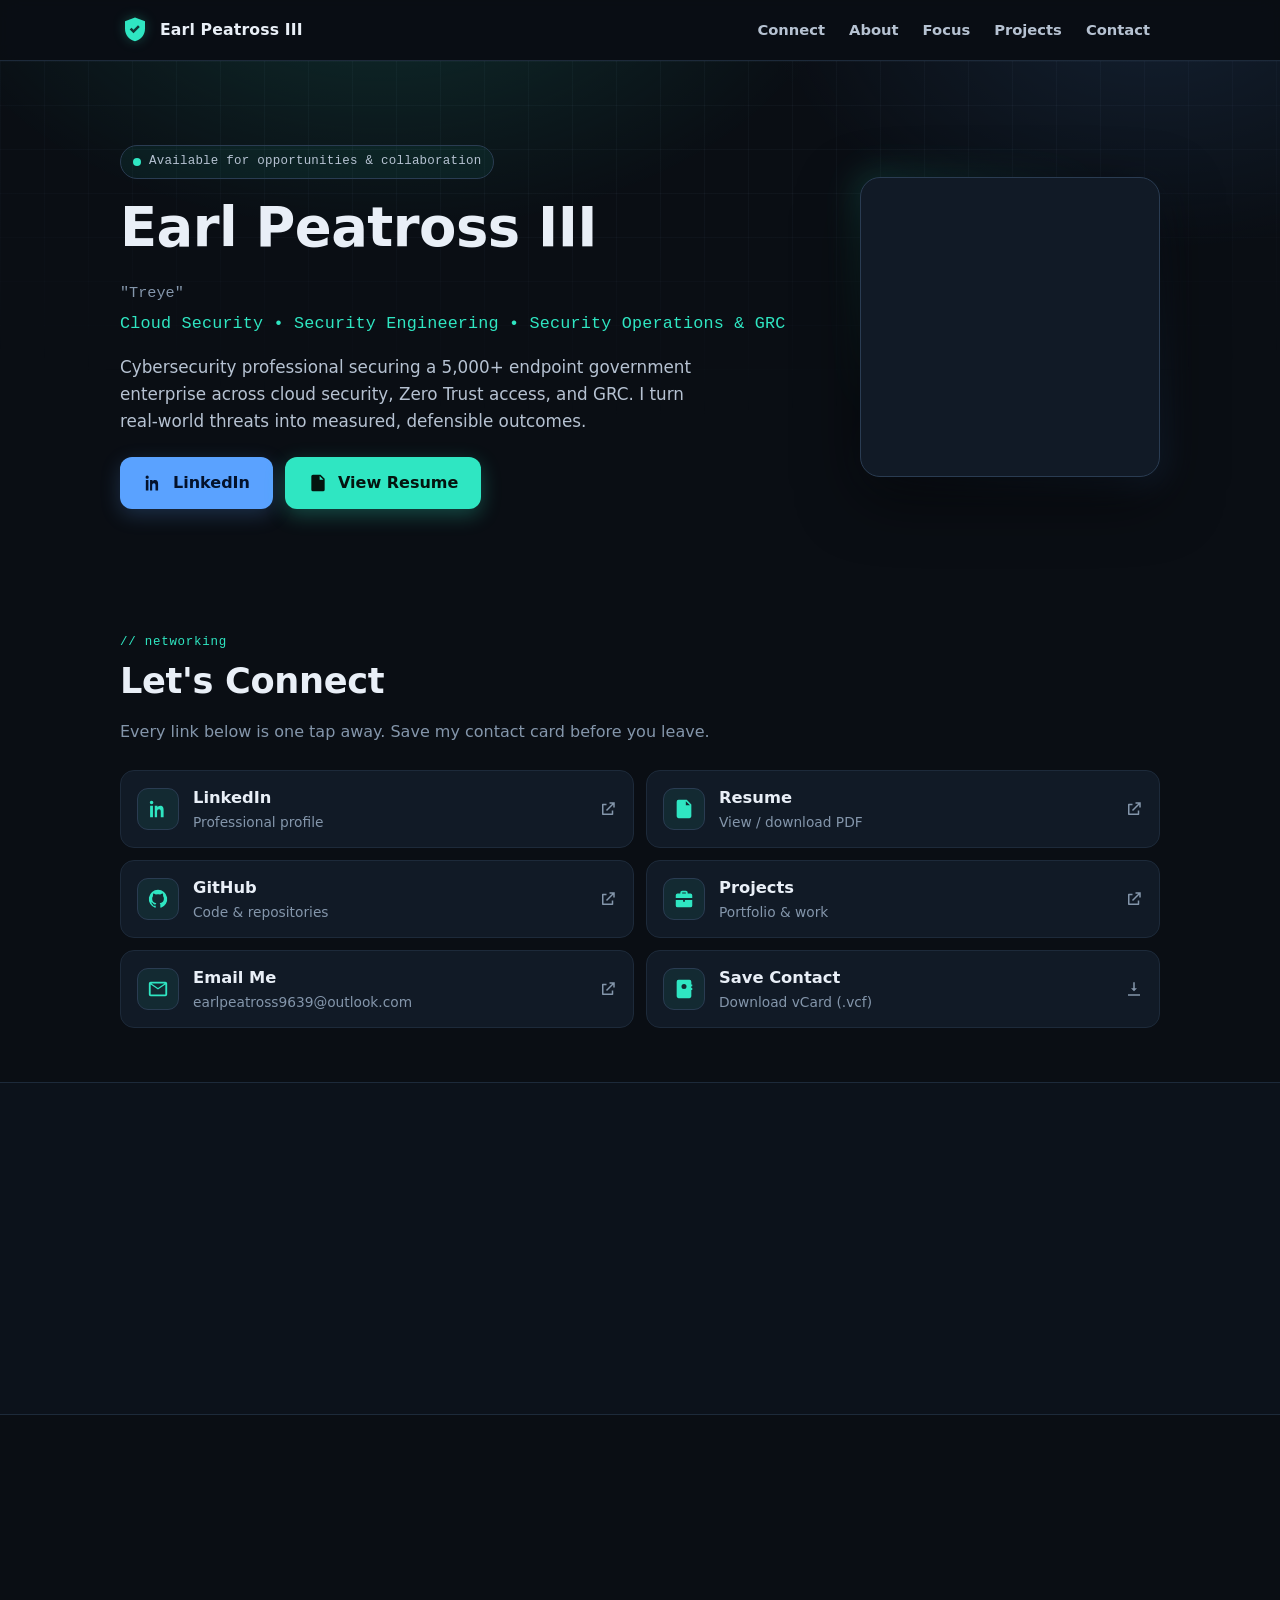
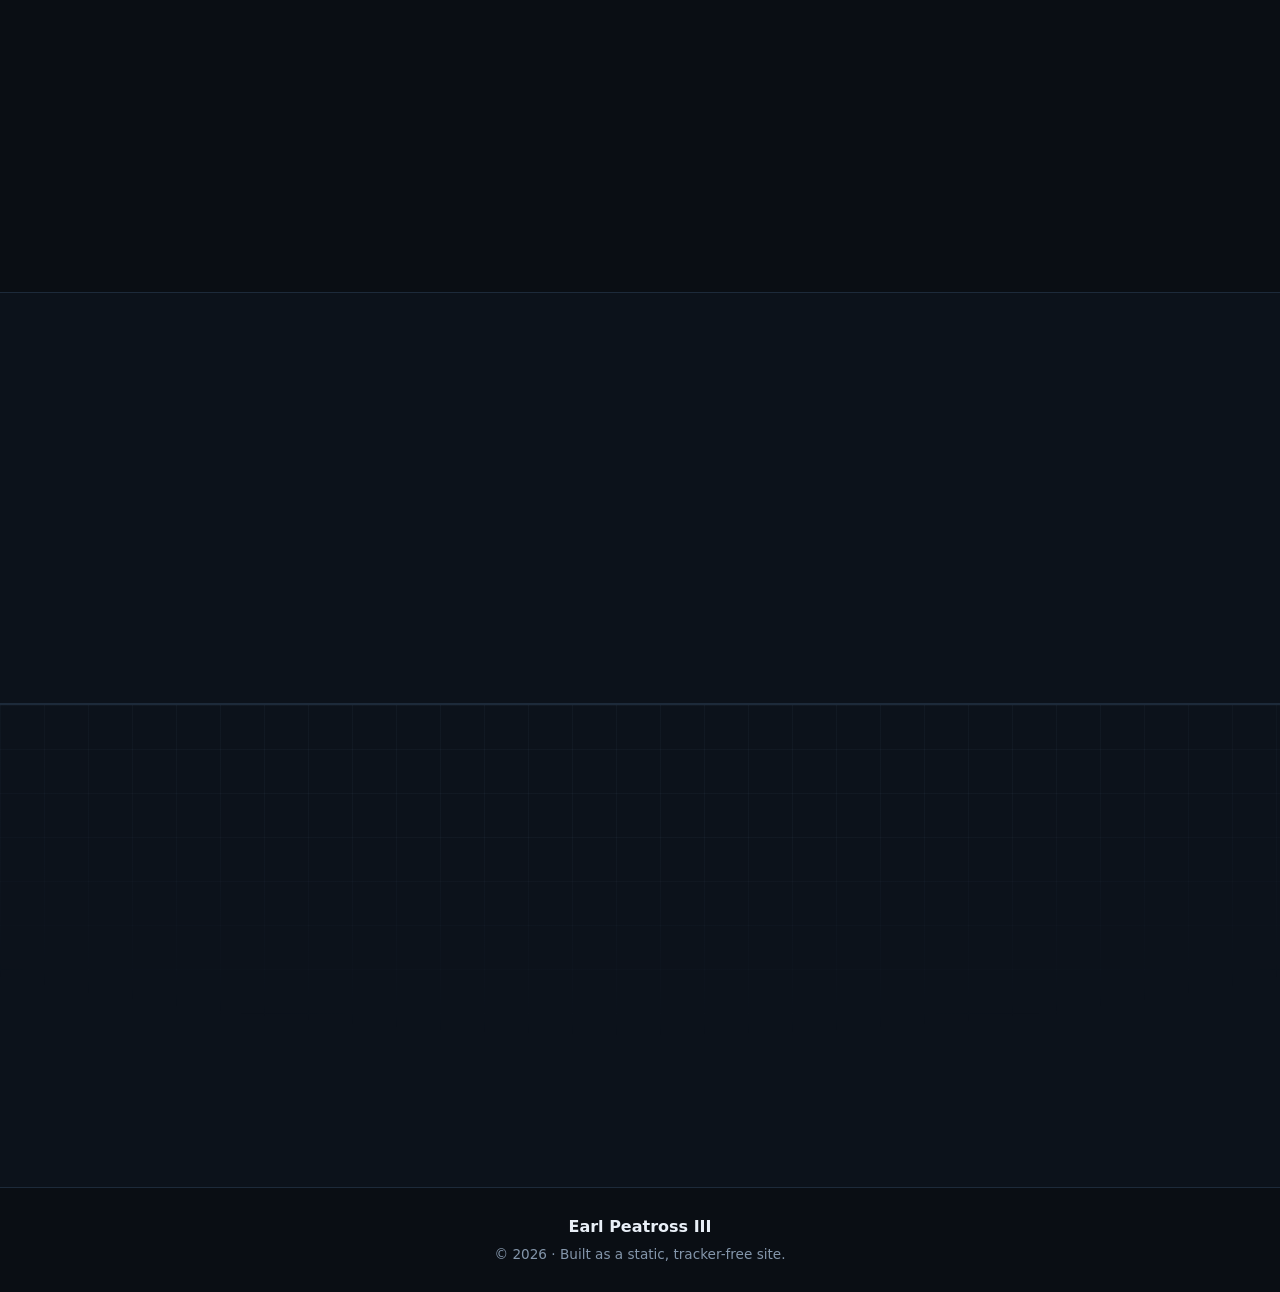
==== index.html @ 4d37f15d "Add files via upload" ====
<!DOCTYPE html>
<html lang="en">
<head>
  <meta charset="UTF-8" />
  <meta name="viewport" content="width=device-width, initial-scale=1, viewport-fit=cover" />

  <!-- Content Security Policy for a static, self-contained site.
       Everything loads from this origin only; no third-party scripts or trackers.
       (frame-ancestors / X-Frame-Options are best set as real HTTP headers — see README.) -->
  <meta http-equiv="Content-Security-Policy"
        content="default-src 'self'; img-src 'self' data:; style-src 'self'; script-src 'self'; font-src 'self'; connect-src 'self'; base-uri 'self'; form-action 'self'; object-src 'none'; upgrade-insecure-requests" />
  <meta name="referrer" content="strict-origin-when-cross-origin" />

  <!-- Primary SEO -->
  <title>Earl Peatross III | Information Security Specialist</title>
  <meta name="description" content="Earl Peatross III, cybersecurity professional in cloud security, Zero Trust access, security operations, and GRC. Connect, view my resume, and reach out." />
  <meta name="author" content="Earl Peatross III" />
  <meta name="theme-color" content="#0a0e14" />
  <link rel="canonical" href="https://earlpeatross9639.github.io/" />

  <!-- Open Graph / social -->
  <meta property="og:type" content="profile" />
  <meta property="og:title" content="Earl Peatross III | Cloud Security, Security Engineering & GRC" />
  <meta property="og:description" content="Cybersecurity professional in cloud security, Zero Trust access, security operations, and GRC." />
  <meta property="og:url" content="https://earlpeatross9639.github.io/" />
  <meta property="og:image" content="assets/og-image.png" />
  <meta property="og:image:width" content="1200" />
  <meta property="og:image:height" content="630" />
  <meta name="twitter:card" content="summary_large_image" />
  <meta name="twitter:title" content="Earl Peatross III | Cloud Security, Security Engineering & GRC" />
  <meta name="twitter:description" content="Cybersecurity professional in cloud security, Zero Trust access, security operations, and GRC." />
  <meta name="twitter:image" content="assets/og-image.png" />

  <!-- Favicon (replace assets/favicon.svg with your own icon if desired) -->
  <link rel="icon" type="image/svg+xml" href="assets/favicon.svg" />
  <link rel="apple-touch-icon" href="assets/favicon.svg" />

  <link rel="stylesheet" href="styles.css" />
</head>
<body>
  <a class="skip-link" href="#main">Skip to content</a>

  <!-- ===================== Sticky Header / Nav ===================== -->
  <header class="site-header">
    <div class="container header-inner">
      <a class="brand" href="#top" aria-label="Home">
        <span class="brand-mark" aria-hidden="true">
          <svg viewBox="0 0 24 24"><path d="M12 2l8 3v6c0 4.7-3.2 8.8-8 10-4.8-1.2-8-5.3-8-10V5l8-3zm-1.2 12.6l5-5-1.4-1.4-3.6 3.6-1.6-1.6L7.8 11.6l3 3z"/></svg>
        </span>
        <span class="brand-name" id="brand-name">Earl Peatross III</span>
      </a>

      <button class="nav-toggle" id="nav-toggle" aria-expanded="false" aria-controls="site-nav" aria-label="Toggle navigation">
        <span class="nav-toggle-bar"></span>
        <span class="nav-toggle-bar"></span>
        <span class="nav-toggle-bar"></span>
      </button>

      <nav class="site-nav" id="site-nav" aria-label="Primary">
        <a href="#connect">Connect</a>
        <a href="#about">About</a>
        <a href="#focus">Focus</a>
        <a href="#projects">Projects</a>
        <a href="#contact">Contact</a>
      </nav>
    </div>
  </header>

  <main id="main">
    <!-- ===================== Hero ===================== -->
    <section class="hero" id="top">
      <div class="grid-bg" aria-hidden="true"></div>
      <div class="container hero-inner">
        <div class="hero-text" data-reveal>
          <p class="eyebrow"><span class="status-dot" aria-hidden="true"></span>Available for opportunities &amp; collaboration</p>
          <h1 id="hero-name">Earl Peatross III</h1>
          <p class="hero-nickname" id="hero-nickname" hidden></p>
          <p class="hero-tagline" id="hero-tagline">Information Security • Incident Response • Cybersecurity</p>
          <p class="hero-intro" id="hero-intro"></p>
          <div class="hero-buttons" id="hero-buttons"></div>
        </div>

        <div class="hero-photo" data-reveal>
          <!-- Replace assets/profile.jpg with your own photo (square works best). -->
          <div class="photo-frame">
            <img src="assets/profile.jpg" alt="Portrait of Earl Peatross III" width="320" height="320" loading="eager" decoding="async" />
            <span class="photo-ring" aria-hidden="true"></span>
          </div>
        </div>
      </div>
    </section>

    <!-- ===================== Let's Connect ===================== -->
    <section class="section" id="connect" aria-labelledby="connect-title">
      <div class="container">
        <div class="section-head" data-reveal>
          <span class="section-kicker">// networking</span>
          <h2 id="connect-title">Let's Connect</h2>
          <p class="section-sub">Every link below is one tap away. Save my contact card before you leave.</p>
        </div>
        <div class="link-grid" id="connect-grid" data-reveal></div>
      </div>
    </section>

    <!-- ===================== Resume ===================== -->
    <section class="section section-alt" id="resume" aria-labelledby="resume-title">
      <div class="container">
        <div class="resume-panel" data-reveal>
          <div class="resume-copy">
            <span class="section-kicker">// credentials</span>
            <h2 id="resume-title">Resume</h2>
            <p class="section-sub">Full professional background, experience, and certifications. Opens cleanly on mobile.</p>
          </div>
          <div class="resume-actions" id="resume-actions"></div>
        </div>
      </div>
    </section>

    <!-- ===================== About ===================== -->
    <section class="section" id="about" aria-labelledby="about-title">
      <div class="container about-grid">
        <div class="section-head" data-reveal>
          <span class="section-kicker">// about</span>
          <h2 id="about-title">About</h2>
          <div id="about-text" class="about-text"></div>
          <p class="about-creds" id="about-creds" hidden></p>
          <p class="about-meta">
            <span class="meta-pin" aria-hidden="true">
              <svg viewBox="0 0 24 24"><path d="M12 2a7 7 0 0 0-7 7c0 5 7 13 7 13s7-8 7-13a7 7 0 0 0-7-7zm0 9.5A2.5 2.5 0 1 1 12 6.5a2.5 2.5 0 0 1 0 5z"/></svg>
            </span>
            <span id="about-location">Clarksville, IN</span>
          </p>
        </div>
      </div>
    </section>

    <!-- ===================== Areas of Focus ===================== -->
    <section class="section section-alt" id="focus" aria-labelledby="focus-title">
      <div class="container">
        <div class="section-head" data-reveal>
          <span class="section-kicker">// capabilities</span>
          <h2 id="focus-title">Areas of Focus</h2>
          <p class="section-sub">Where I spend my time defending, building, and responding.</p>
        </div>
        <div class="focus-grid" id="focus-grid" data-reveal></div>
      </div>
    </section>

    <!-- ===================== Projects ===================== -->
    <section class="section" id="projects" aria-labelledby="projects-title">
      <div class="container">
        <div class="section-head" data-reveal>
          <span class="section-kicker">// work</span>
          <h2 id="projects-title">Projects</h2>
          <p class="section-sub">A selection of my work and community involvement.</p>
        </div>
        <div class="projects-grid" id="projects-grid" data-reveal></div>
      </div>
    </section>

    <!-- ===================== Contact ===================== -->
    <section class="section section-alt" id="contact" aria-labelledby="contact-title">
      <div class="container">
        <div class="contact-panel" data-reveal>
          <span class="section-kicker">// get in touch</span>
          <h2 id="contact-title">Have an opportunity or want to connect?</h2>
          <p class="section-sub">I'd be glad to talk security, roles, or collaboration.</p>
          <div class="contact-buttons" id="contact-buttons"></div>
        </div>
      </div>
    </section>

    <!-- ===================== QR ===================== -->
    <section class="section qr-section" id="qr" aria-labelledby="qr-title">
      <div class="grid-bg" aria-hidden="true"></div>
      <div class="container qr-inner" data-reveal>
        <div class="qr-copy">
          <span class="section-kicker">// share</span>
          <h2 id="qr-title">Scan. Connect. Let's Talk Security.</h2>
          <p class="section-sub">Point a phone camera at the code to open this page instantly.</p>
          <p class="qr-url-line">Links to: <span class="qr-url" id="qr-url">https://YOUR-DOMAIN-HERE.com</span></p>
          <p class="qr-note" id="qr-note" hidden>⚠ Replace <code>qrUrl</code> in <code>script.js</code> with your real domain, then regenerate.</p>
          <p class="qr-hint">Need a high-res printable version? Open <a href="qr.html">the QR generator page</a>.</p>
        </div>
        <div class="qr-card">
          <div class="qr-code" id="qr-code" role="img" aria-label="QR code to this website"></div>
          <button class="btn btn-ghost qr-save" id="save-contact-link" type="button">
            <span class="btn-icon"><svg viewBox="0 0 24 24" aria-hidden="true"><path d="M6 2h12a2 2 0 0 1 2 2v16a2 2 0 0 1-2 2H6a2 2 0 0 1-2-2V4a2 2 0 0 1 2-2zm6 4.5A2.75 2.75 0 1 0 12 12a2.75 2.75 0 0 0 0-5.5zM7.5 17.5c0-2 2-3 4.5-3s4.5 1 4.5 3v.5h-9v-.5z"/></svg></span>
            Save my contact card
          </button>
        </div>
      </div>
    </section>
  </main>

  <!-- ===================== Footer ===================== -->
  <footer class="site-footer">
    <div class="container footer-inner">
      <p class="footer-brand"><span id="footer-name">Earl Peatross III</span></p>
      <p class="footer-meta">© <span id="year">2026</span> · Built as a static, tracker-free site.</p>
    </div>
  </footer>

  <script src="script.js" defer></script>
</body>
</html>
---- styles.css ----
/* =============================================================================
   EARL PEATROSS III — Cybersecurity Networking Landing Page
   Design: modern security-operations-center aesthetic. Dark, high-contrast,
   restrained glow, subtle grid/terminal cues. Mobile-first.
   ============================================================================= */

/* ---------------------------------------------------------------- Tokens --- */
:root {
  --bg:        #0a0e14;
  --bg-2:      #0c121b;
  --surface:   #111a26;
  --surface-2: #0f1722;
  --border:    #1d2a3a;
  --border-2:  #2a3c52;
  --text:      #e9eff7;
  --text-dim:  #b6c2d2;
  --muted:     #8496ab;
  --accent:    #2fe6c2;   /* mint / cyan */
  --accent-2:  #5aa2ff;   /* signal blue */
  --accent-ink:#04140f;   /* text on accent */
  --glow:      rgba(47, 230, 194, 0.28);
  --glow-blue: rgba(90, 162, 255, 0.22);
  --danger:    #ff8a8a;

  --font-sans: system-ui, -apple-system, "Segoe UI", Roboto, "Helvetica Neue", Arial, sans-serif;
  --font-mono: ui-monospace, SFMono-Regular, "SF Mono", Menlo, Consolas, "Liberation Mono", monospace;

  --radius:    14px;
  --radius-sm: 10px;
  --maxw:      1080px;
  --shadow:    0 10px 30px rgba(0, 0, 0, 0.45);
  --shadow-lg: 0 20px 60px rgba(0, 0, 0, 0.55);
}

/* --------------------------------------------------------------- Reset ----- */
* { box-sizing: border-box; }
html { scroll-behavior: smooth; -webkit-text-size-adjust: 100%; }
@media (prefers-reduced-motion: reduce) { html { scroll-behavior: auto; } }

body {
  margin: 0;
  background: var(--bg);
  color: var(--text);
  font-family: var(--font-sans);
  font-size: 16px;
  line-height: 1.6;
  -webkit-font-smoothing: antialiased;
  text-rendering: optimizeLegibility;
  overflow-x: hidden;
}

h1, h2, h3 { line-height: 1.15; margin: 0 0 0.5em; letter-spacing: -0.01em; }
h1 { font-size: clamp(2rem, 7vw, 3.4rem); font-weight: 800; }
h2 { font-size: clamp(1.5rem, 5vw, 2.2rem); font-weight: 750; }
h3 { font-size: 1.06rem; font-weight: 700; }
p  { margin: 0 0 1rem; }
a  { color: var(--accent); text-decoration: none; }
a:hover { text-decoration: underline; }
img { max-width: 100%; display: block; }
code { font-family: var(--font-mono); font-size: 0.86em; color: var(--accent); background: rgba(47,230,194,0.08); padding: 0.1em 0.4em; border-radius: 5px; }

svg { width: 100%; height: 100%; fill: currentColor; }

.container { width: 100%; max-width: var(--maxw); margin: 0 auto; padding-inline: 20px; }

/* Accessibility: skip link + focus visibility */
.skip-link {
  position: absolute; left: 12px; top: -60px; z-index: 200;
  background: var(--accent); color: var(--accent-ink);
  padding: 10px 16px; border-radius: 8px; font-weight: 700;
  transition: top 0.2s ease;
}
.skip-link:focus { top: 12px; text-decoration: none; }
:focus-visible {
  outline: 2px solid var(--accent);
  outline-offset: 3px;
  border-radius: 6px;
}

/* Reveal-on-scroll */
[data-reveal] {
  opacity: 0;
  transform: translateY(16px);
  transition: opacity 0.6s ease, transform 0.6s ease;
}
[data-reveal].revealed { opacity: 1; transform: none; }
@media (prefers-reduced-motion: reduce) {
  [data-reveal] { opacity: 1; transform: none; transition: none; }
}

/* --------------------------------------------------------- Grid backdrop -- */
.grid-bg {
  position: absolute; inset: 0; z-index: 0; pointer-events: none;
  background-image:
    linear-gradient(to right, rgba(120, 150, 190, 0.05) 1px, transparent 1px),
    linear-gradient(to bottom, rgba(120, 150, 190, 0.05) 1px, transparent 1px);
  background-size: 44px 44px;
  mask-image: radial-gradient(ellipse 90% 70% at 50% 0%, #000 40%, transparent 100%);
  -webkit-mask-image: radial-gradient(ellipse 90% 70% at 50% 0%, #000 40%, transparent 100%);
}

/* ------------------------------------------------------------- Header ----- */
.site-header {
  position: sticky; top: 0; z-index: 100;
  background: rgba(10, 14, 20, 0.82);
  backdrop-filter: saturate(140%) blur(10px);
  -webkit-backdrop-filter: saturate(140%) blur(10px);
  border-bottom: 1px solid var(--border);
}
.header-inner {
  display: flex; align-items: center; justify-content: space-between;
  height: 60px; gap: 12px;
}
.brand { display: inline-flex; align-items: center; gap: 10px; color: var(--text); font-weight: 700; }
.brand:hover { text-decoration: none; }
.brand-mark {
  width: 30px; height: 30px; display: grid; place-items: center;
  color: var(--accent);
  filter: drop-shadow(0 0 6px var(--glow));
}
.brand-name { font-size: 0.98rem; letter-spacing: 0.01em; }

.site-nav { display: none; }
.site-nav a {
  color: var(--text-dim); font-size: 0.92rem; font-weight: 600;
  padding: 8px 10px; border-radius: 8px;
}
.site-nav a:hover { color: var(--text); background: rgba(255,255,255,0.04); text-decoration: none; }

.nav-toggle {
  display: inline-flex; flex-direction: column; justify-content: center; gap: 5px;
  width: 44px; height: 44px; padding: 10px;
  background: transparent; border: 1px solid var(--border-2); border-radius: 10px;
  cursor: pointer;
}
.nav-toggle-bar { display: block; height: 2px; width: 100%; background: var(--text); border-radius: 2px; transition: 0.2s ease; }
.nav-toggle[aria-expanded="true"] .nav-toggle-bar:nth-child(1) { transform: translateY(7px) rotate(45deg); }
.nav-toggle[aria-expanded="true"] .nav-toggle-bar:nth-child(2) { opacity: 0; }
.nav-toggle[aria-expanded="true"] .nav-toggle-bar:nth-child(3) { transform: translateY(-7px) rotate(-45deg); }

/* Mobile dropdown nav */
.site-nav.open {
  display: flex; flex-direction: column;
  position: absolute; top: 60px; left: 0; right: 0;
  background: var(--surface); border-bottom: 1px solid var(--border);
  padding: 10px 20px 16px; gap: 4px;
  box-shadow: var(--shadow);
}
.site-nav.open a { padding: 12px 10px; font-size: 1rem; }

/* ---------------------------------------------------------------- Hero ---- */
.hero { position: relative; overflow: hidden; padding: 56px 0 40px; }
.hero::after {
  content: ""; position: absolute; z-index: 0; inset: -20% 0 auto;
  height: 460px;
  background: radial-gradient(60% 100% at 30% 0%, var(--glow) 0%, transparent 60%),
              radial-gradient(50% 90% at 90% 10%, var(--glow-blue) 0%, transparent 60%);
  pointer-events: none; opacity: 0.55;
}
.hero-inner { position: relative; z-index: 1; display: flex; flex-direction: column; gap: 30px; }

.eyebrow {
  display: inline-flex; align-items: center; gap: 8px;
  font-family: var(--font-mono); font-size: 0.78rem; letter-spacing: 0.02em;
  color: var(--text-dim);
  background: rgba(47,230,194,0.06);
  border: 1px solid var(--border-2);
  padding: 6px 12px; border-radius: 999px; margin: 0 0 18px;
}
.status-dot {
  width: 8px; height: 8px; border-radius: 50%; background: var(--accent);
  box-shadow: 0 0 0 0 var(--glow); animation: pulse 2.4s infinite;
}
@keyframes pulse {
  0%   { box-shadow: 0 0 0 0 rgba(47,230,194,0.5); }
  70%  { box-shadow: 0 0 0 8px rgba(47,230,194,0); }
  100% { box-shadow: 0 0 0 0 rgba(47,230,194,0); }
}
@media (prefers-reduced-motion: reduce) { .status-dot { animation: none; } }

.hero-nickname { color: var(--muted); font-family: var(--font-mono); margin: -6px 0 6px; font-size: 0.95rem; }
.hero-tagline {
  font-family: var(--font-mono);
  color: var(--accent);
  font-size: clamp(0.9rem, 3.4vw, 1.05rem);
  letter-spacing: 0.01em; margin: 0 0 16px;
}
.hero-intro { color: var(--text-dim); font-size: 1.05rem; max-width: 56ch; }

.hero-buttons { display: flex; flex-wrap: wrap; gap: 12px; margin-top: 22px; }

/* Photo */
.hero-photo { display: flex; justify-content: center; }
.photo-frame { position: relative; width: min(240px, 66vw); aspect-ratio: 1; }
.photo-frame img {
  width: 100%; height: 100%; object-fit: cover;
  border-radius: 20px; border: 1px solid var(--border-2);
  background: var(--surface);
  box-shadow: var(--shadow-lg);
}
.photo-ring {
  position: absolute; inset: -8px; border-radius: 26px; pointer-events: none;
  background: linear-gradient(135deg, var(--glow), transparent 40%, var(--glow-blue));
  filter: blur(14px); opacity: 0.6; z-index: -1;
}

/* ------------------------------------------------------------ Sections ---- */
.section { position: relative; padding: 54px 0; }
.section-alt { background: var(--bg-2); border-block: 1px solid var(--border); }
.section-head { max-width: 620px; margin-bottom: 26px; }
.section-kicker {
  display: inline-block; font-family: var(--font-mono); font-size: 0.78rem;
  color: var(--accent); letter-spacing: 0.06em; margin-bottom: 8px;
}
.section-sub { color: var(--muted); margin: 4px 0 0; }

/* ----------------------------------------------------------- Buttons ------ */
.btn {
  display: inline-flex; align-items: center; justify-content: center; gap: 10px;
  min-height: 52px; padding: 0 22px;
  border-radius: 12px; font-weight: 700; font-size: 1rem;
  border: 1px solid transparent; cursor: pointer;
  transition: transform 0.15s ease, box-shadow 0.2s ease, background 0.2s ease, border-color 0.2s ease;
  text-align: center;
}
.btn:hover { text-decoration: none; transform: translateY(-2px); }
.btn:active { transform: translateY(0); }
.btn-icon { width: 20px; height: 20px; display: inline-grid; place-items: center; flex: 0 0 auto; }

.btn-primary { background: var(--accent-2); color: #04122b; box-shadow: 0 6px 20px var(--glow-blue); }
.btn-primary:hover { box-shadow: 0 10px 28px var(--glow-blue); }
.btn-accent { background: var(--accent); color: var(--accent-ink); box-shadow: 0 6px 20px var(--glow); }
.btn-accent:hover { box-shadow: 0 10px 28px var(--glow); }
.btn-ghost { background: transparent; color: var(--text); border-color: var(--border-2); }
.btn-ghost:hover { border-color: var(--accent); color: var(--accent); }

.btn.is-placeholder,
.link-card.is-placeholder {
  opacity: 0.55; cursor: not-allowed; filter: grayscale(0.3);
  background: var(--surface); color: var(--muted); border-color: var(--border);
  box-shadow: none;
}

/* --------------------------------------------------- Link cards (grid) ---- */
.link-grid {
  display: grid; grid-template-columns: 1fr; gap: 12px;
}
.link-card {
  display: flex; align-items: center; gap: 14px;
  min-height: 66px; padding: 14px 16px;
  background: var(--surface); border: 1px solid var(--border);
  border-radius: var(--radius); color: var(--text);
  transition: transform 0.15s ease, border-color 0.2s ease, background 0.2s ease, box-shadow 0.2s ease;
  text-align: left; width: 100%; cursor: pointer; font: inherit;
}
.link-card:hover {
  text-decoration: none; transform: translateY(-2px);
  border-color: var(--border-2); background: var(--surface-2);
  box-shadow: var(--shadow);
}
.link-icon {
  width: 42px; height: 42px; flex: 0 0 auto; display: grid; place-items: center;
  color: var(--accent); background: rgba(47,230,194,0.08);
  border: 1px solid var(--border-2); border-radius: 11px;
}
.link-icon svg { width: 22px; height: 22px; }
.link-text { display: flex; flex-direction: column; min-width: 0; flex: 1; }
.link-label { font-weight: 700; font-size: 1.02rem; }
.link-sub { color: var(--muted); font-size: 0.86rem; overflow: hidden; text-overflow: ellipsis; white-space: nowrap; }
.link-arrow { width: 18px; height: 18px; color: var(--muted); flex: 0 0 auto; }
.link-card:hover .link-arrow { color: var(--accent); }

/* --------------------------------------------------------- Resume panel --- */
.resume-panel {
  display: flex; flex-direction: column; gap: 20px;
  background: var(--surface); border: 1px solid var(--border);
  border-radius: var(--radius); padding: 26px 22px;
  position: relative; overflow: hidden;
}
.resume-panel::before {
  content: ""; position: absolute; inset: 0 auto 0 0; width: 4px;
  background: linear-gradient(var(--accent), var(--accent-2));
}
.resume-actions { display: flex; flex-wrap: wrap; gap: 12px; align-items: center; }
.resume-actions .btn { flex: 1 1 auto; min-width: 160px; }
.resume-full-link { flex-basis: 100%; display: inline-flex; align-items: center; gap: 6px; font-family: var(--font-mono); font-size: 0.85rem; color: var(--muted); }
.resume-full-link:hover { color: var(--accent); }
.resume-full-link svg { width: 14px; height: 14px; }

/* -------------------------------------------------------------- About ----- */
.about-text p { color: var(--text-dim); }
.about-text p:last-child { margin-bottom: 0; }
.about-creds {
  margin-top: 16px; padding: 12px 14px;
  background: rgba(90,162,255,0.06); border: 1px solid var(--border-2);
  border-radius: var(--radius-sm); color: var(--text-dim); font-size: 0.95rem;
}
.about-meta { display: inline-flex; align-items: center; gap: 8px; margin-top: 16px; color: var(--muted); font-family: var(--font-mono); font-size: 0.9rem; }
.meta-pin { width: 16px; height: 16px; color: var(--accent); }

/* -------------------------------------------------------- Focus cards ----- */
.focus-grid { display: grid; grid-template-columns: 1fr; gap: 14px; }
.focus-card {
  background: var(--surface); border: 1px solid var(--border);
  border-radius: var(--radius); padding: 20px 18px;
  transition: transform 0.15s ease, border-color 0.2s ease, box-shadow 0.2s ease;
}
.focus-card:hover { transform: translateY(-3px); border-color: var(--border-2); box-shadow: var(--shadow); }
.focus-icon {
  width: 46px; height: 46px; display: grid; place-items: center; margin-bottom: 14px;
  color: var(--accent); background: rgba(47,230,194,0.08);
  border: 1px solid var(--border-2); border-radius: 12px;
}
.focus-icon svg { width: 24px; height: 24px; }
.focus-card h3 { margin-bottom: 6px; }
.focus-card p { color: var(--muted); font-size: 0.94rem; margin: 0; }

/* ------------------------------------------------------- Project cards ---- */
.projects-grid { display: grid; grid-template-columns: 1fr; gap: 14px; }
.project-card {
  display: flex; flex-direction: column;
  background: var(--surface); border: 1px solid var(--border);
  border-radius: var(--radius); padding: 20px 18px;
  transition: transform 0.15s ease, border-color 0.2s ease, box-shadow 0.2s ease;
}
.project-card:hover { transform: translateY(-3px); border-color: var(--border-2); box-shadow: var(--shadow); }
.project-head { display: flex; align-items: center; gap: 10px; margin-bottom: 8px; }
.project-dot { width: 9px; height: 9px; border-radius: 50%; background: var(--accent); box-shadow: 0 0 8px var(--glow); flex: 0 0 auto; }
.project-card h3 { margin: 0; }
.project-desc { color: var(--text-dim); font-size: 0.95rem; flex: 1; }
.project-tech { display: flex; flex-wrap: wrap; gap: 8px; list-style: none; padding: 0; margin: 4px 0 16px; }
.project-tech li {
  font-family: var(--font-mono); font-size: 0.76rem; color: var(--text-dim);
  background: rgba(255,255,255,0.03); border: 1px solid var(--border-2);
  padding: 4px 9px; border-radius: 999px;
}
.project-link { display: inline-flex; align-items: center; gap: 6px; font-weight: 700; font-size: 0.92rem; margin-top: auto; }
.project-link svg { width: 15px; height: 15px; }
.project-link.is-placeholder { color: var(--muted); font-weight: 500; font-family: var(--font-mono); font-size: 0.82rem; }

/* ------------------------------------------------------- Contact panel ---- */
.contact-panel {
  text-align: center; max-width: 640px; margin: 0 auto;
  background: var(--surface); border: 1px solid var(--border);
  border-radius: var(--radius); padding: 34px 22px;
}
.contact-panel .section-sub { margin-bottom: 22px; }
.contact-buttons { display: flex; flex-wrap: wrap; gap: 12px; justify-content: center; }
.contact-buttons .btn { flex: 1 1 auto; min-width: 150px; max-width: 260px; }

/* ------------------------------------------------------------- QR --------- */
.qr-section { overflow: hidden; background: var(--bg-2); border-top: 1px solid var(--border); }
.qr-inner { position: relative; z-index: 1; display: flex; flex-direction: column; gap: 26px; align-items: flex-start; }
.qr-copy { flex: 1; }
.qr-url-line { font-family: var(--font-mono); font-size: 0.9rem; color: var(--muted); margin: 14px 0 0; }
.qr-url { color: var(--accent); word-break: break-all; }
.qr-note { color: var(--danger); font-size: 0.88rem; margin-top: 10px; }
.qr-hint { color: var(--muted); font-size: 0.9rem; margin-top: 12px; }

.qr-card {
  align-self: stretch; display: flex; flex-direction: column; align-items: center; gap: 16px;
  background: var(--surface); border: 1px solid var(--border-2);
  border-radius: 18px; padding: 22px;
  box-shadow: var(--shadow-lg);
}
.qr-code {
  width: min(260px, 72vw); aspect-ratio: 1;
  background: #fff; border-radius: 12px; padding: 12px;
  display: grid; place-items: center;
}
.qr-code svg { width: 100%; height: 100%; display: block; }
.qr-error { color: var(--danger); font-size: 0.85rem; text-align: center; }
.qr-save { width: 100%; }

/* ---------------------------------------------------------- Footer -------- */
.site-footer { border-top: 1px solid var(--border); padding: 26px 0; }
.footer-inner { display: flex; flex-direction: column; gap: 4px; align-items: center; text-align: center; }
.footer-brand { font-weight: 700; margin: 0; }
.footer-meta { color: var(--muted); font-size: 0.85rem; margin: 0; }

/* =============================================================================
   Responsive — progressively enhance for larger screens (mobile-first base)
   ============================================================================= */
@media (min-width: 620px) {
  .link-grid { grid-template-columns: 1fr 1fr; }
  .focus-grid { grid-template-columns: 1fr 1fr; }
  .projects-grid { grid-template-columns: 1fr 1fr; }
  .resume-panel { flex-direction: row; align-items: center; justify-content: space-between; }
  .resume-actions { flex: 0 0 auto; }
  .resume-actions .btn { flex: 0 0 auto; }
}

@media (min-width: 860px) {
  .nav-toggle { display: none; }
  .site-nav { display: flex; gap: 4px; align-items: center; }

  .hero { padding: 84px 0 64px; }
  .hero-inner { flex-direction: row; align-items: center; justify-content: space-between; gap: 48px; }
  .hero-text { flex: 1 1 58%; }
  .hero-photo { flex: 0 0 auto; }
  .photo-frame { width: 300px; }

  .focus-grid { grid-template-columns: repeat(3, 1fr); }
  .projects-grid { grid-template-columns: repeat(auto-fit, minmax(230px, 1fr)); }

  .qr-inner { flex-direction: row; align-items: center; justify-content: space-between; gap: 48px; }
  .qr-card { flex: 0 0 auto; align-self: auto; }
}

/* Larger touch targets already ≥44px throughout for mobile ergonomics. */
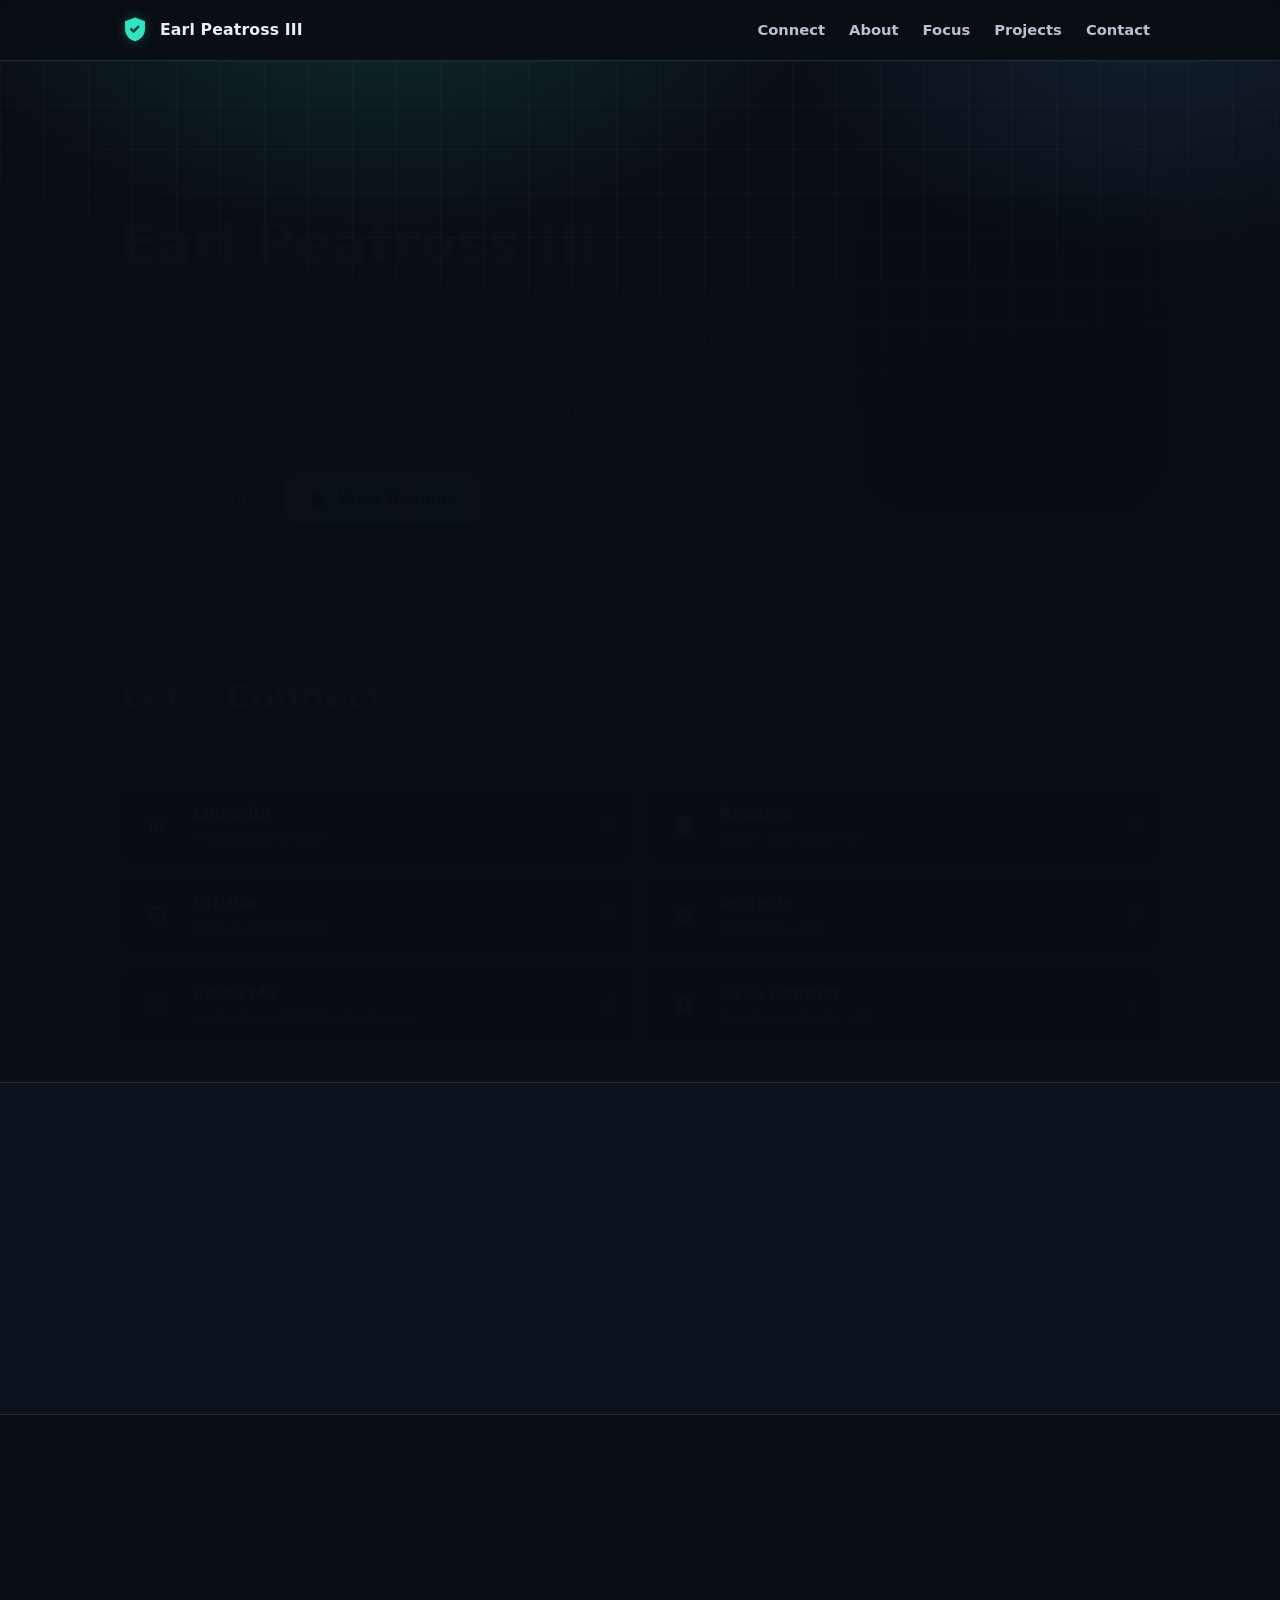
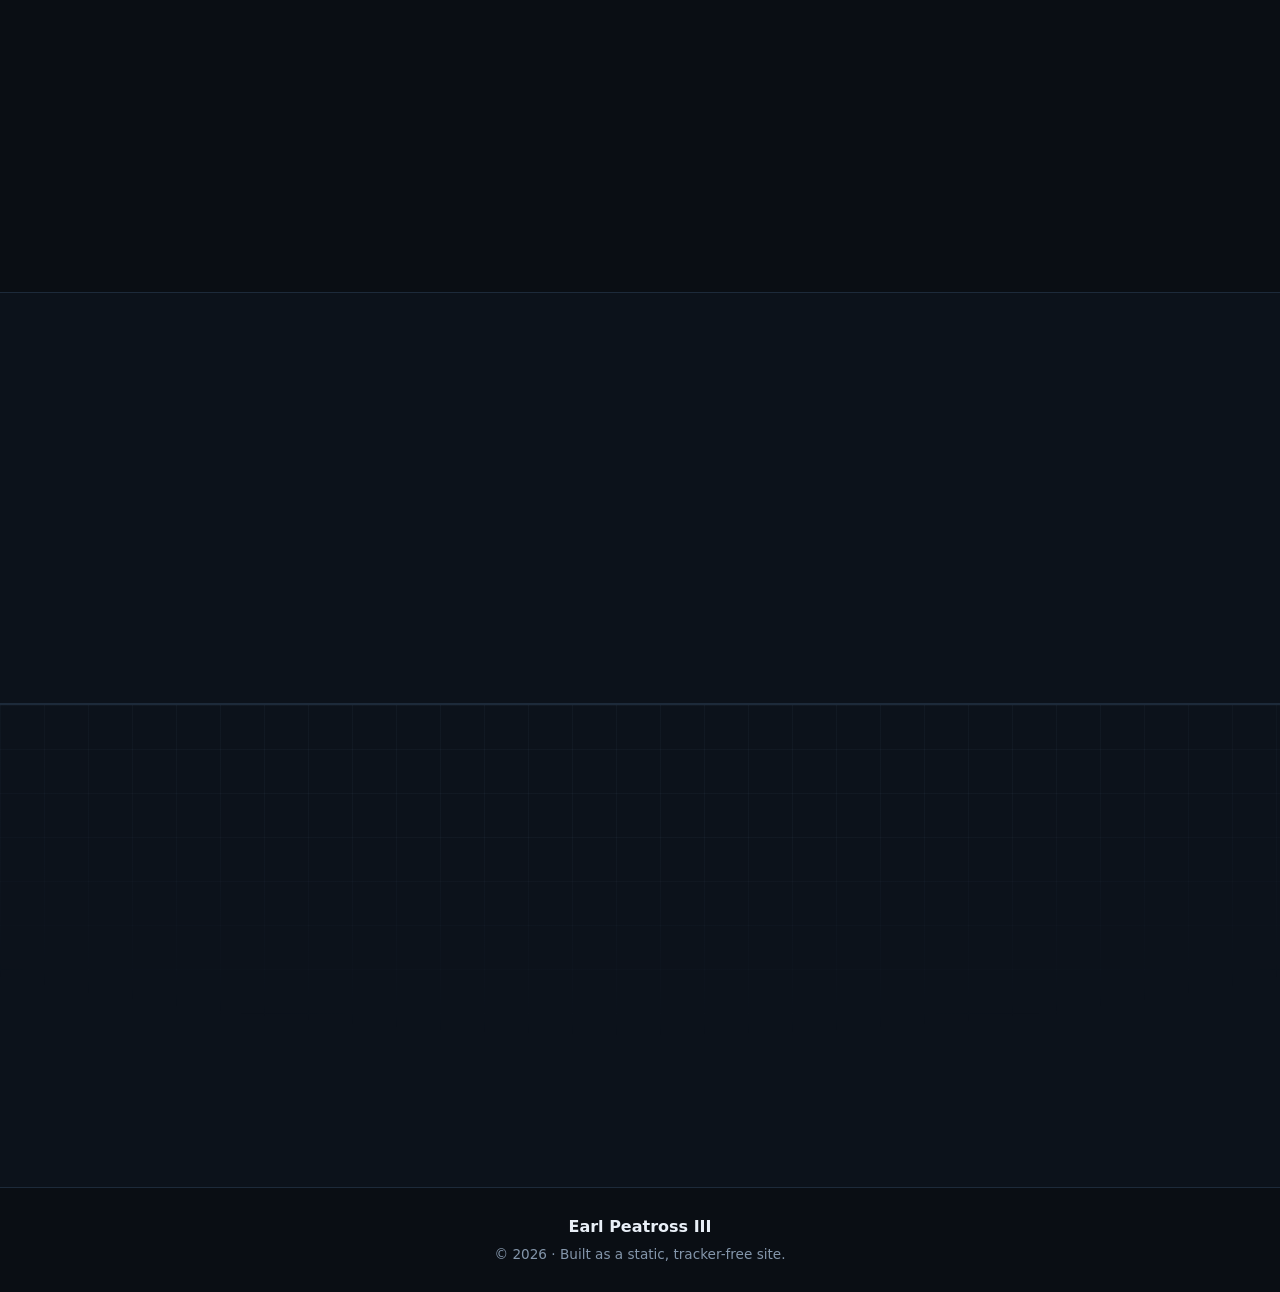
==== commit f1e1ebe2: "Update index.html" ====
--- a/index.html
+++ b/index.html
@@ -81,9 +81,9 @@
         </div>
 
         <div class="hero-photo" data-reveal>
-          <!-- Replace assets/profile.jpg with your own photo (square works best). -->
+          <!-- Replace assets/image.jpg with your own photo (square works best). -->
           <div class="photo-frame">
-            <img src="assets/profile.jpg" alt="Portrait of Earl Peatross III" width="320" height="320" loading="eager" decoding="async" />
+            <img src="assets/image.jpg" alt="Portrait of Earl Peatross III" width="320" height="320" loading="eager" decoding="async" />
             <span class="photo-ring" aria-hidden="true"></span>
           </div>
         </div>
